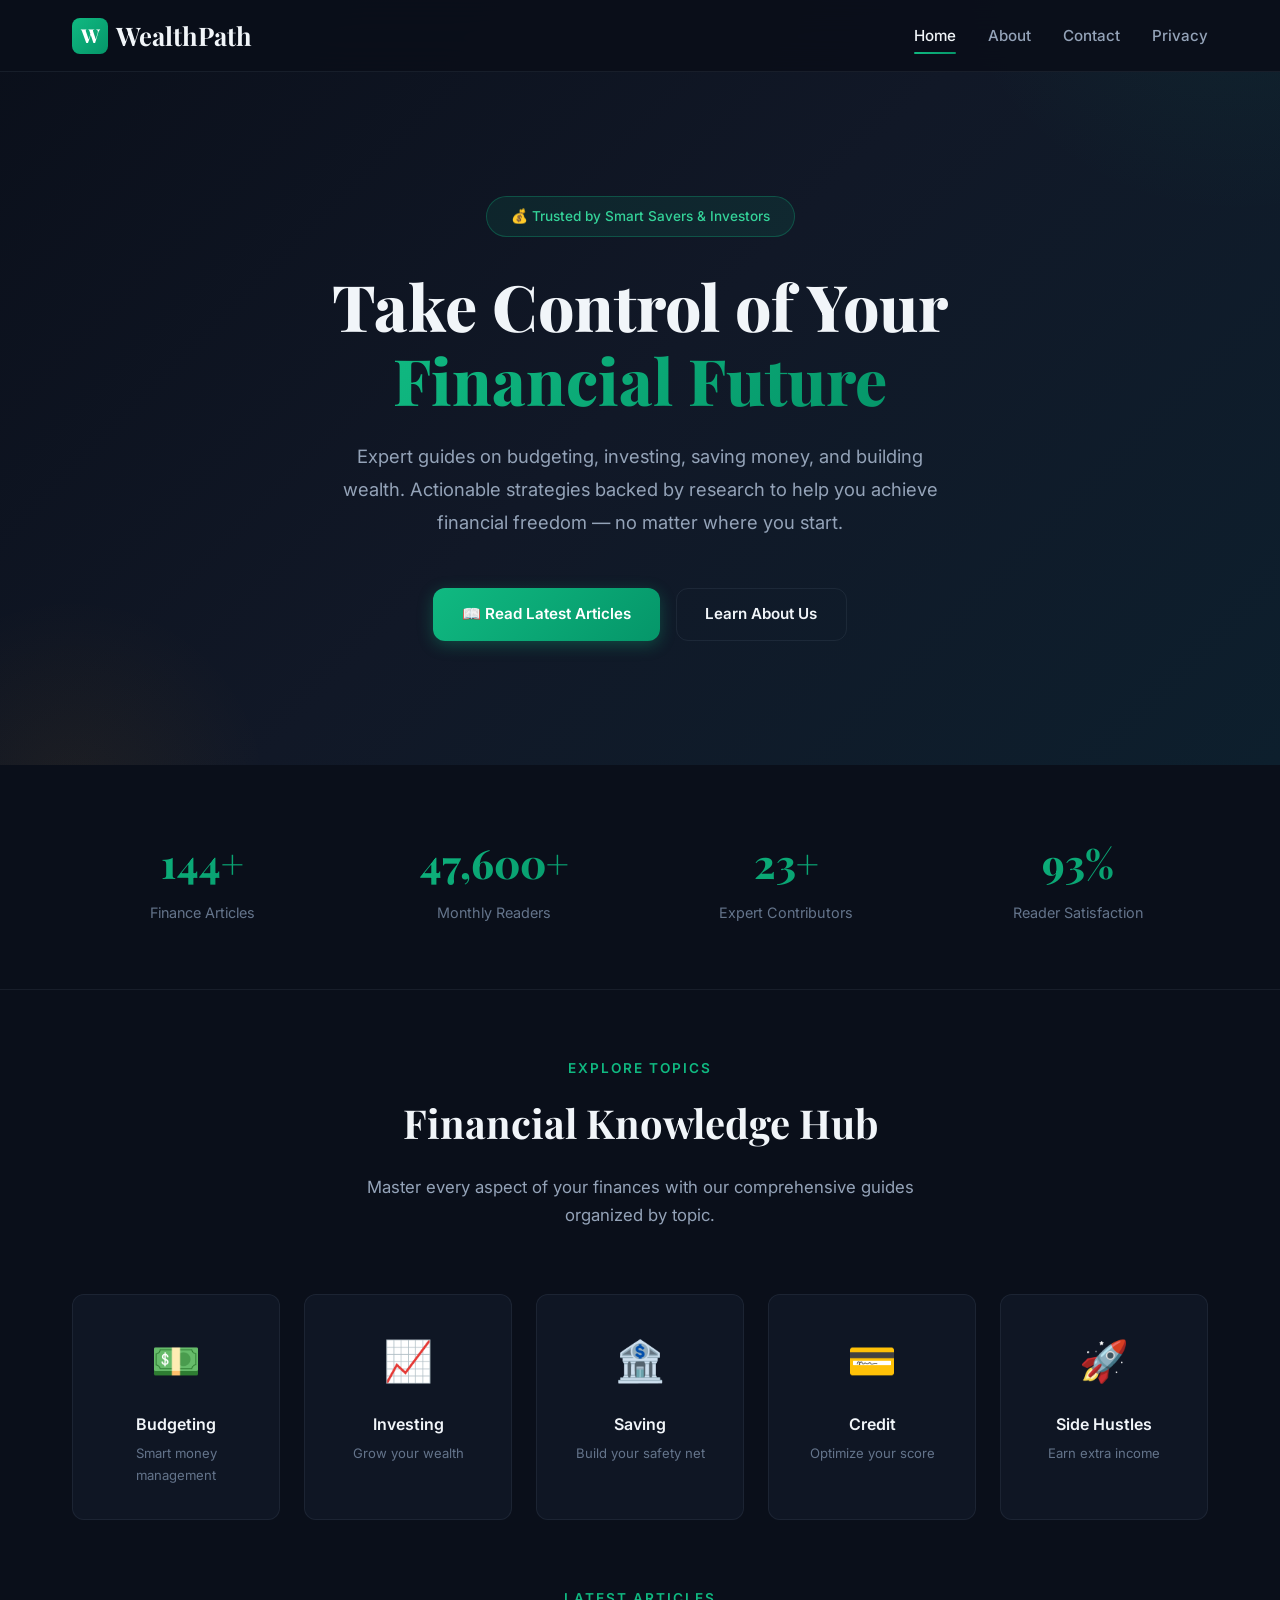
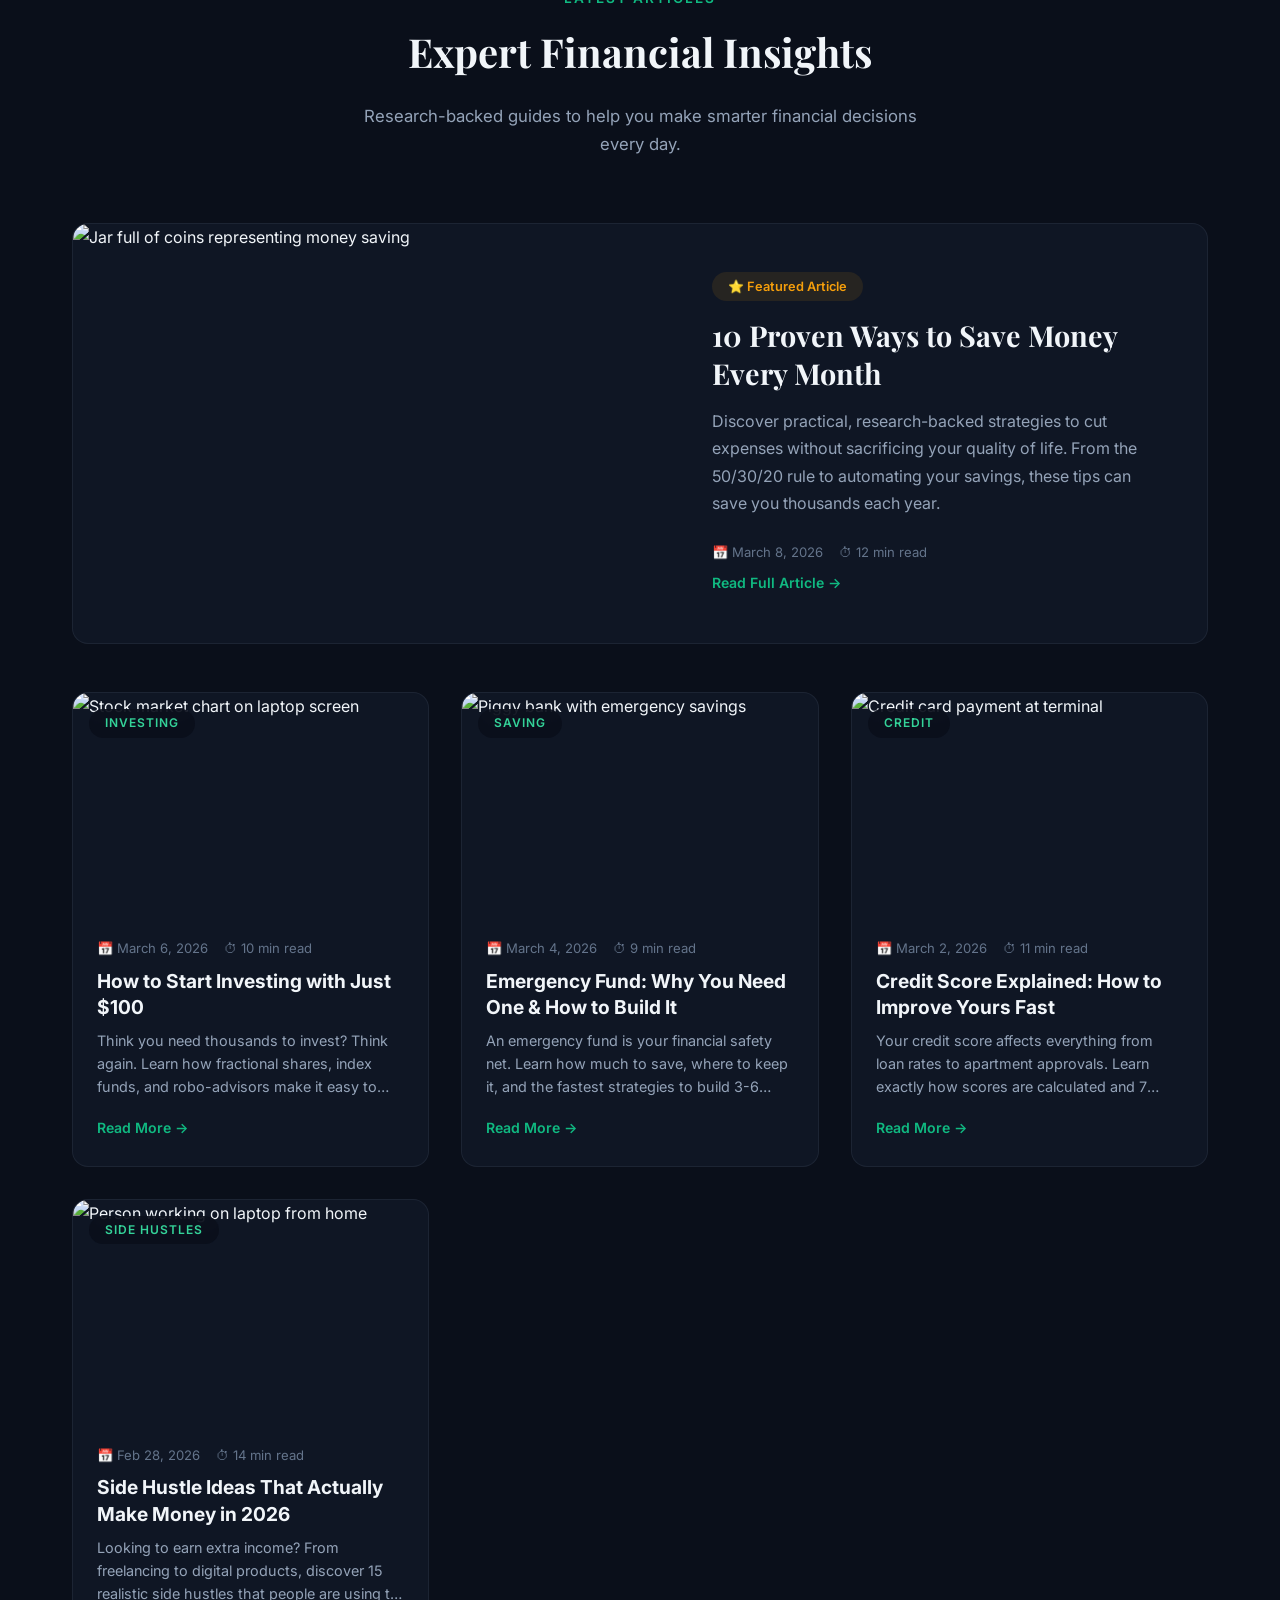
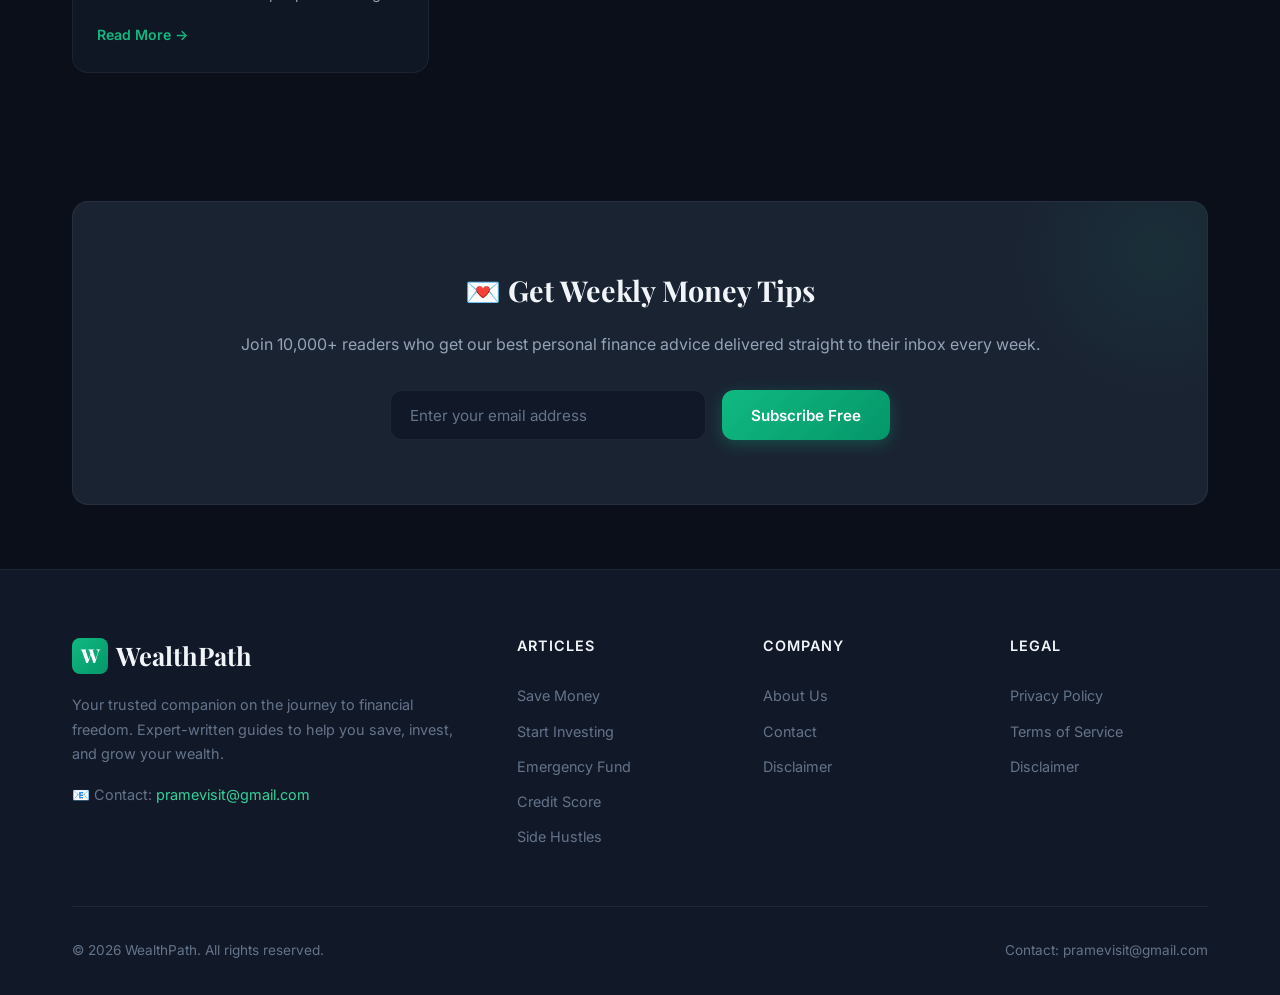
==== index.html @ 575f9089 "Add files via upload" ====
<!DOCTYPE html>
<html lang="en">
<head>
  <meta charset="UTF-8">
  <meta name="viewport" content="width=device-width, initial-scale=1.0">
  <title>WealthPath — Your Guide to Financial Freedom | Personal Finance Blog</title>
  <meta name="description" content="WealthPath helps you master personal finance with expert guides on budgeting, investing, saving money, building credit, and growing your income. Start your journey to financial freedom today.">
  <meta name="keywords" content="personal finance, save money, investing, budgeting, credit score, side hustle, financial freedom, money tips">
  <meta name="author" content="WealthPath Team">
  <meta name="robots" content="index, follow">
  <link rel="canonical" href="https://wealthpath.com/">

  <!-- Open Graph -->
  <meta property="og:title" content="WealthPath — Your Guide to Financial Freedom">
  <meta property="og:description" content="Expert personal finance guides on budgeting, investing, saving, and building wealth. Free resources to achieve financial freedom.">
  <meta property="og:type" content="website">
  <meta property="og:url" content="https://wealthpath.com/">
  <meta property="og:site_name" content="WealthPath">

  <!-- Twitter -->
  <meta name="twitter:card" content="summary_large_image">
  <meta name="twitter:title" content="WealthPath — Your Guide to Financial Freedom">
  <meta name="twitter:description" content="Expert personal finance guides on budgeting, investing, saving, and building wealth.">

  <link rel="stylesheet" href="style.css">

  <!-- JSON-LD Structured Data -->
  <script type="application/ld+json">
  {
    "@context": "https://schema.org",
    "@type": "WebSite",
    "name": "WealthPath",
    "url": "https://wealthpath.com/",
    "description": "Your guide to financial freedom — expert advice on budgeting, investing, saving, and growing your income.",
    "publisher": {
      "@type": "Organization",
      "name": "WealthPath",
      "contactPoint": {
        "@type": "ContactPoint",
        "email": "pramevisit@gmail.com",
        "contactType": "customer service"
      }
    }
  }
  </script>
</head>
<body>

  <!-- Header -->
  <header class="header" id="header">
    <div class="container">
      <a href="index.html" class="logo">
        <span class="logo-icon">W</span>
        WealthPath
      </a>
      <nav class="nav-links" id="nav-links">
        <a href="index.html" class="active">Home</a>
        <a href="about.html">About</a>
        <a href="contact.html">Contact</a>
        <a href="privacy-policy.html">Privacy</a>
      </nav>
      <button class="mobile-menu-btn" id="mobile-menu-btn" aria-label="Toggle navigation menu">
        <span></span>
        <span></span>
        <span></span>
      </button>
    </div>
  </header>

  <!-- Hero Section -->
  <section class="hero" id="hero">
    <div class="container">
      <div class="hero-content">
        <div class="hero-badge">
          💰 Trusted by Smart Savers & Investors
        </div>
        <h1>Take Control of Your <span class="highlight">Financial Future</span></h1>
        <p>Expert guides on budgeting, investing, saving money, and building wealth. Actionable strategies backed by research to help you achieve financial freedom — no matter where you start.</p>
        <div class="hero-cta">
          <a href="#articles" class="btn btn-primary">📖 Read Latest Articles</a>
          <a href="about.html" class="btn btn-secondary">Learn About Us</a>
        </div>
      </div>
    </div>
  </section>

  <!-- Stats Section -->
  <section class="section" style="padding-top: 2rem; padding-bottom: 2rem; border-bottom: 1px solid var(--border-color);">
    <div class="container">
      <div class="stats-grid">
        <div class="stat-item fade-in">
          <div class="stat-number" data-target="150" data-suffix="+">0+</div>
          <div class="stat-label">Finance Articles</div>
        </div>
        <div class="stat-item fade-in">
          <div class="stat-number" data-target="50000" data-suffix="+">0+</div>
          <div class="stat-label">Monthly Readers</div>
        </div>
        <div class="stat-item fade-in">
          <div class="stat-number" data-target="25" data-suffix="+">0+</div>
          <div class="stat-label">Expert Contributors</div>
        </div>
        <div class="stat-item fade-in">
          <div class="stat-number" data-target="98" data-suffix="%">0%</div>
          <div class="stat-label">Reader Satisfaction</div>
        </div>
      </div>
    </div>
  </section>

  <!-- Categories Section -->
  <section class="section" id="categories">
    <div class="container">
      <div class="section-header fade-in">
        <span class="label">Explore Topics</span>
        <h2>Financial Knowledge Hub</h2>
        <p>Master every aspect of your finances with our comprehensive guides organized by topic.</p>
      </div>
      <div class="categories-grid">
        <div class="category-card fade-in">
          <span class="category-icon">💵</span>
          <h3>Budgeting</h3>
          <p>Smart money management</p>
        </div>
        <div class="category-card fade-in">
          <span class="category-icon">📈</span>
          <h3>Investing</h3>
          <p>Grow your wealth</p>
        </div>
        <div class="category-card fade-in">
          <span class="category-icon">🏦</span>
          <h3>Saving</h3>
          <p>Build your safety net</p>
        </div>
        <div class="category-card fade-in">
          <span class="category-icon">💳</span>
          <h3>Credit</h3>
          <p>Optimize your score</p>
        </div>
        <div class="category-card fade-in">
          <span class="category-icon">🚀</span>
          <h3>Side Hustles</h3>
          <p>Earn extra income</p>
        </div>
      </div>
    </div>
  </section>

  <!-- Featured Article -->
  <section class="section" style="padding-top: 0;" id="articles">
    <div class="container">
      <div class="section-header fade-in">
        <span class="label">Latest Articles</span>
        <h2>Expert Financial Insights</h2>
        <p>Research-backed guides to help you make smarter financial decisions every day.</p>
      </div>

      <!-- Featured Post -->
      <a href="save-money-every-month.html" style="text-decoration:none; color:inherit;">
        <div class="featured-article fade-in">
          <div class="featured-image">
            <img src="https://images.unsplash.com/photo-1579621970563-ebec7560ff3e?w=800&h=500&fit=crop" alt="Jar full of coins representing money saving" loading="lazy">
          </div>
          <div class="featured-content">
            <div class="featured-badge">⭐ Featured Article</div>
            <h2>10 Proven Ways to Save Money Every Month</h2>
            <p>Discover practical, research-backed strategies to cut expenses without sacrificing your quality of life. From the 50/30/20 rule to automating your savings, these tips can save you thousands each year.</p>
            <div class="card-meta">
              <span>📅 March 8, 2026</span>
              <span>⏱ 12 min read</span>
            </div>
            <span class="card-link">Read Full Article →</span>
          </div>
        </div>
      </a>

      <!-- Articles Grid -->
      <div class="articles-grid">
        <!-- Article 1 -->
        <a href="start-investing-100-dollars.html" style="text-decoration:none; color:inherit;">
          <article class="article-card fade-in">
            <div class="card-image">
              <img src="https://images.unsplash.com/photo-1611974789855-9c2a0a7236a3?w=600&h=400&fit=crop" alt="Stock market chart on laptop screen" loading="lazy">
              <span class="card-category">Investing</span>
            </div>
            <div class="card-content">
              <div class="card-meta">
                <span>📅 March 6, 2026</span>
                <span>⏱ 10 min read</span>
              </div>
              <h3>How to Start Investing with Just $100</h3>
              <p>Think you need thousands to invest? Think again. Learn how fractional shares, index funds, and robo-advisors make it easy to start building wealth with just $100.</p>
              <span class="card-link">Read More →</span>
            </div>
          </article>
        </a>

        <!-- Article 2 -->
        <a href="emergency-fund-guide.html" style="text-decoration:none; color:inherit;">
          <article class="article-card fade-in">
            <div class="card-image">
              <img src="https://images.unsplash.com/photo-1554224155-6726b3ff858f?w=600&h=400&fit=crop" alt="Piggy bank with emergency savings" loading="lazy">
              <span class="card-category">Saving</span>
            </div>
            <div class="card-content">
              <div class="card-meta">
                <span>📅 March 4, 2026</span>
                <span>⏱ 9 min read</span>
              </div>
              <h3>Emergency Fund: Why You Need One & How to Build It</h3>
              <p>An emergency fund is your financial safety net. Learn how much to save, where to keep it, and the fastest strategies to build 3-6 months of living expenses.</p>
              <span class="card-link">Read More →</span>
            </div>
          </article>
        </a>

        <!-- Article 3 -->
        <a href="improve-credit-score.html" style="text-decoration:none; color:inherit;">
          <article class="article-card fade-in">
            <div class="card-image">
              <img src="https://images.unsplash.com/photo-1556742049-0cfed4f6a45d?w=600&h=400&fit=crop" alt="Credit card payment at terminal" loading="lazy">
              <span class="card-category">Credit</span>
            </div>
            <div class="card-content">
              <div class="card-meta">
                <span>📅 March 2, 2026</span>
                <span>⏱ 11 min read</span>
              </div>
              <h3>Credit Score Explained: How to Improve Yours Fast</h3>
              <p>Your credit score affects everything from loan rates to apartment approvals. Learn exactly how scores are calculated and 7 proven strategies to boost yours quickly.</p>
              <span class="card-link">Read More →</span>
            </div>
          </article>
        </a>

        <!-- Article 4 -->
        <a href="side-hustle-ideas-2026.html" style="text-decoration:none; color:inherit;">
          <article class="article-card fade-in">
            <div class="card-image">
              <img src="https://images.unsplash.com/photo-1460925895917-afdab827c52f?w=600&h=400&fit=crop" alt="Person working on laptop from home" loading="lazy">
              <span class="card-category">Side Hustles</span>
            </div>
            <div class="card-content">
              <div class="card-meta">
                <span>📅 Feb 28, 2026</span>
                <span>⏱ 14 min read</span>
              </div>
              <h3>Side Hustle Ideas That Actually Make Money in 2026</h3>
              <p>Looking to earn extra income? From freelancing to digital products, discover 15 realistic side hustles that people are using to earn $500-$5,000+ per month.</p>
              <span class="card-link">Read More →</span>
            </div>
          </article>
        </a>
      </div>
    </div>
  </section>

  <!-- Newsletter Section -->
  <section class="section">
    <div class="container">
      <div class="newsletter fade-in">
        <h2>💌 Get Weekly Money Tips</h2>
        <p>Join 10,000+ readers who get our best personal finance advice delivered straight to their inbox every week.</p>
        <form class="newsletter-form" id="newsletter-form">
          <input type="email" placeholder="Enter your email address" required aria-label="Email address for newsletter signup">
          <button type="submit" class="btn btn-primary">Subscribe Free</button>
        </form>
      </div>
    </div>
  </section>

  <!-- Footer -->
  <footer class="footer">
    <div class="container">
      <div class="footer-grid">
        <div class="footer-brand">
          <a href="index.html" class="logo">
            <span class="logo-icon">W</span>
            WealthPath
          </a>
          <p>Your trusted companion on the journey to financial freedom. Expert-written guides to help you save, invest, and grow your wealth.</p>
          <p>📧 Contact: <a href="mailto:pramevisit@gmail.com">pramevisit@gmail.com</a></p>
        </div>
        <div class="footer-column">
          <h4>Articles</h4>
          <ul>
            <li><a href="save-money-every-month.html">Save Money</a></li>
            <li><a href="start-investing-100-dollars.html">Start Investing</a></li>
            <li><a href="emergency-fund-guide.html">Emergency Fund</a></li>
            <li><a href="improve-credit-score.html">Credit Score</a></li>
            <li><a href="side-hustle-ideas-2026.html">Side Hustles</a></li>
          </ul>
        </div>
        <div class="footer-column">
          <h4>Company</h4>
          <ul>
            <li><a href="about.html">About Us</a></li>
            <li><a href="contact.html">Contact</a></li>
            <li><a href="disclaimer.html">Disclaimer</a></li>
          </ul>
        </div>
        <div class="footer-column">
          <h4>Legal</h4>
          <ul>
            <li><a href="privacy-policy.html">Privacy Policy</a></li>
            <li><a href="terms.html">Terms of Service</a></li>
            <li><a href="disclaimer.html">Disclaimer</a></li>
          </ul>
        </div>
      </div>
      <div class="footer-bottom">
        <p>&copy; 2026 WealthPath. All rights reserved.</p>
        <p>Contact: <a href="mailto:pramevisit@gmail.com">pramevisit@gmail.com</a></p>
      </div>
    </div>
  </footer>

  <script src="script.js"></script>
</body>
</html>
---- style.css ----
/* ============================================
   WealthPath — Design System
   Premium Personal Finance Blog
   ============================================ */

/* Google Fonts */
@import url('https://fonts.googleapis.com/css2?family=Inter:wght@300;400;500;600;700;800&family=Playfair+Display:wght@400;500;600;700;800&display=swap');

/* ============================================
   CSS Custom Properties (Design Tokens)
   ============================================ */
:root {
  /* Colors — Dark Finance Theme */
  --bg-primary: #0a0f1a;
  --bg-secondary: #111827;
  --bg-tertiary: #1a2332;
  --bg-card: rgba(17, 24, 39, 0.8);
  --bg-glass: rgba(17, 24, 39, 0.6);

  --text-primary: #f1f5f9;
  --text-secondary: #94a3b8;
  --text-muted: #64748b;

  --accent-emerald: #10b981;
  --accent-emerald-light: #34d399;
  --accent-emerald-dark: #059669;
  --accent-gold: #f59e0b;
  --accent-gold-light: #fbbf24;

  --gradient-emerald: linear-gradient(135deg, #10b981, #059669);
  --gradient-gold: linear-gradient(135deg, #f59e0b, #d97706);
  --gradient-hero: linear-gradient(135deg, #0a0f1a 0%, #111827 50%, #0d1f2d 100%);
  --gradient-card: linear-gradient(145deg, rgba(16, 185, 129, 0.08), rgba(245, 158, 11, 0.05));

  --border-color: rgba(148, 163, 184, 0.1);
  --border-accent: rgba(16, 185, 129, 0.3);

  --shadow-sm: 0 2px 8px rgba(0, 0, 0, 0.3);
  --shadow-md: 0 4px 16px rgba(0, 0, 0, 0.4);
  --shadow-lg: 0 8px 32px rgba(0, 0, 0, 0.5);
  --shadow-glow: 0 0 20px rgba(16, 185, 129, 0.15);

  /* Typography */
  --font-sans: 'Inter', -apple-system, BlinkMacSystemFont, 'Segoe UI', sans-serif;
  --font-serif: 'Playfair Display', Georgia, serif;

  /* Spacing */
  --space-xs: 0.25rem;
  --space-sm: 0.5rem;
  --space-md: 1rem;
  --space-lg: 1.5rem;
  --space-xl: 2rem;
  --space-2xl: 3rem;
  --space-3xl: 4rem;

  /* Border Radius */
  --radius-sm: 8px;
  --radius-md: 12px;
  --radius-lg: 16px;
  --radius-xl: 24px;
  --radius-full: 50%;

  /* Transitions */
  --transition-fast: 0.2s cubic-bezier(0.4, 0, 0.2, 1);
  --transition-base: 0.3s cubic-bezier(0.4, 0, 0.2, 1);
  --transition-slow: 0.5s cubic-bezier(0.4, 0, 0.2, 1);

  /* Layout */
  --max-width: 1200px;
  --header-height: 72px;
}

/* ============================================
   Reset & Base
   ============================================ */
*,
*::before,
*::after {
  margin: 0;
  padding: 0;
  box-sizing: border-box;
}

html {
  scroll-behavior: smooth;
  font-size: 16px;
  -webkit-font-smoothing: antialiased;
  -moz-osx-font-smoothing: grayscale;
}

body {
  font-family: var(--font-sans);
  background: var(--bg-primary);
  color: var(--text-primary);
  line-height: 1.7;
  overflow-x: hidden;
}

a {
  color: var(--accent-emerald-light);
  text-decoration: none;
  transition: color var(--transition-fast);
}

a:hover {
  color: var(--accent-gold-light);
}

img {
  max-width: 100%;
  height: auto;
  display: block;
}

ul, ol {
  list-style: none;
}

/* ============================================
   Reading Progress Bar
   ============================================ */
.reading-progress {
  position: fixed;
  top: 0;
  left: 0;
  width: 0%;
  height: 3px;
  background: var(--gradient-emerald);
  z-index: 10000;
  transition: width 0.1s linear;
}

/* ============================================
   Header / Navigation
   ============================================ */
.header {
  position: fixed;
  top: 0;
  left: 0;
  right: 0;
  height: var(--header-height);
  background: rgba(10, 15, 26, 0.92);
  backdrop-filter: blur(20px);
  -webkit-backdrop-filter: blur(20px);
  border-bottom: 1px solid var(--border-color);
  z-index: 1000;
  transition: all var(--transition-base);
}

.header.scrolled {
  box-shadow: var(--shadow-md);
}

.header .container {
  display: flex;
  align-items: center;
  justify-content: space-between;
  height: 100%;
}

.logo {
  display: flex;
  align-items: center;
  gap: var(--space-sm);
  font-family: var(--font-serif);
  font-size: 1.6rem;
  font-weight: 700;
  color: var(--text-primary);
  text-decoration: none;
}

.logo-icon {
  width: 36px;
  height: 36px;
  background: var(--gradient-emerald);
  border-radius: var(--radius-sm);
  display: flex;
  align-items: center;
  justify-content: center;
  font-size: 1.2rem;
  color: white;
  font-weight: 800;
}

.nav-links {
  display: flex;
  align-items: center;
  gap: var(--space-xl);
}

.nav-links a {
  color: var(--text-secondary);
  font-weight: 500;
  font-size: 0.95rem;
  position: relative;
  padding: var(--space-xs) 0;
  transition: color var(--transition-fast);
}

.nav-links a::after {
  content: '';
  position: absolute;
  bottom: -2px;
  left: 0;
  width: 0;
  height: 2px;
  background: var(--gradient-emerald);
  border-radius: 2px;
  transition: width var(--transition-base);
}

.nav-links a:hover,
.nav-links a.active {
  color: var(--text-primary);
}

.nav-links a:hover::after,
.nav-links a.active::after {
  width: 100%;
}

/* Mobile Menu */
.mobile-menu-btn {
  display: none;
  flex-direction: column;
  gap: 5px;
  background: none;
  border: none;
  cursor: pointer;
  padding: var(--space-sm);
  z-index: 1001;
}

.mobile-menu-btn span {
  width: 24px;
  height: 2px;
  background: var(--text-primary);
  border-radius: 2px;
  transition: all var(--transition-base);
}

.mobile-menu-btn.active span:nth-child(1) {
  transform: rotate(45deg) translate(5px, 5px);
}

.mobile-menu-btn.active span:nth-child(2) {
  opacity: 0;
}

.mobile-menu-btn.active span:nth-child(3) {
  transform: rotate(-45deg) translate(5px, -5px);
}

/* ============================================
   Container
   ============================================ */
.container {
  max-width: var(--max-width);
  margin: 0 auto;
  padding: 0 var(--space-xl);
}

/* ============================================
   Hero Section
   ============================================ */
.hero {
  padding: calc(var(--header-height) + var(--space-3xl)) 0 var(--space-3xl);
  background: var(--gradient-hero);
  position: relative;
  overflow: hidden;
  min-height: 85vh;
  display: flex;
  align-items: center;
}

.hero::before {
  content: '';
  position: absolute;
  top: -50%;
  right: -20%;
  width: 600px;
  height: 600px;
  background: radial-gradient(circle, rgba(16, 185, 129, 0.08) 0%, transparent 70%);
  border-radius: 50%;
  animation: pulse-glow 8s ease-in-out infinite;
}

.hero::after {
  content: '';
  position: absolute;
  bottom: -30%;
  left: -10%;
  width: 400px;
  height: 400px;
  background: radial-gradient(circle, rgba(245, 158, 11, 0.06) 0%, transparent 70%);
  border-radius: 50%;
  animation: pulse-glow 10s ease-in-out infinite reverse;
}

@keyframes pulse-glow {
  0%, 100% { transform: scale(1); opacity: 0.5; }
  50% { transform: scale(1.2); opacity: 1; }
}

.hero-content {
  position: relative;
  z-index: 2;
  text-align: center;
  max-width: 800px;
  margin: 0 auto;
}

.hero-badge {
  display: inline-flex;
  align-items: center;
  gap: var(--space-sm);
  background: rgba(16, 185, 129, 0.1);
  border: 1px solid var(--border-accent);
  padding: var(--space-sm) var(--space-lg);
  border-radius: var(--radius-xl);
  font-size: 0.85rem;
  color: var(--accent-emerald-light);
  font-weight: 500;
  margin-bottom: var(--space-xl);
  animation: fadeInUp 0.6s ease-out;
}

.hero h1 {
  font-family: var(--font-serif);
  font-size: clamp(2.5rem, 6vw, 4rem);
  font-weight: 800;
  line-height: 1.15;
  margin-bottom: var(--space-lg);
  animation: fadeInUp 0.8s ease-out;
}

.hero h1 .highlight {
  background: var(--gradient-emerald);
  -webkit-background-clip: text;
  -webkit-text-fill-color: transparent;
  background-clip: text;
}

.hero p {
  font-size: 1.15rem;
  color: var(--text-secondary);
  max-width: 600px;
  margin: 0 auto var(--space-2xl);
  line-height: 1.8;
  animation: fadeInUp 1s ease-out;
}

.hero-cta {
  display: flex;
  gap: var(--space-md);
  justify-content: center;
  flex-wrap: wrap;
  animation: fadeInUp 1.2s ease-out;
}

@keyframes fadeInUp {
  from { opacity: 0; transform: translateY(20px); }
  to { opacity: 1; transform: translateY(0); }
}

/* ============================================
   Buttons
   ============================================ */
.btn {
  display: inline-flex;
  align-items: center;
  gap: var(--space-sm);
  padding: 0.8rem 1.8rem;
  border-radius: var(--radius-md);
  font-weight: 600;
  font-size: 0.95rem;
  border: none;
  cursor: pointer;
  transition: all var(--transition-base);
  text-decoration: none;
  font-family: var(--font-sans);
}

.btn-primary {
  background: var(--gradient-emerald);
  color: white;
  box-shadow: 0 4px 16px rgba(16, 185, 129, 0.3);
}

.btn-primary:hover {
  transform: translateY(-2px);
  box-shadow: 0 8px 24px rgba(16, 185, 129, 0.4);
  color: white;
}

.btn-secondary {
  background: transparent;
  color: var(--text-primary);
  border: 1px solid var(--border-color);
}

.btn-secondary:hover {
  border-color: var(--accent-emerald);
  background: rgba(16, 185, 129, 0.05);
  color: var(--accent-emerald-light);
}

/* ============================================
   Section Styles
   ============================================ */
.section {
  padding: var(--space-3xl) 0;
}

.section-header {
  text-align: center;
  margin-bottom: var(--space-3xl);
}

.section-header .label {
  display: inline-block;
  color: var(--accent-emerald);
  font-size: 0.85rem;
  font-weight: 600;
  text-transform: uppercase;
  letter-spacing: 2px;
  margin-bottom: var(--space-sm);
}

.section-header h2 {
  font-family: var(--font-serif);
  font-size: clamp(1.8rem, 4vw, 2.5rem);
  font-weight: 700;
  margin-bottom: var(--space-md);
}

.section-header p {
  color: var(--text-secondary);
  max-width: 600px;
  margin: 0 auto;
  font-size: 1.05rem;
}

/* ============================================
   Article Cards Grid
   ============================================ */
.articles-grid {
  display: grid;
  grid-template-columns: repeat(auto-fill, minmax(350px, 1fr));
  gap: var(--space-xl);
}

.article-card {
  background: var(--bg-card);
  border: 1px solid var(--border-color);
  border-radius: var(--radius-lg);
  overflow: hidden;
  transition: all var(--transition-base);
  position: relative;
}

.article-card::before {
  content: '';
  position: absolute;
  inset: 0;
  background: var(--gradient-card);
  opacity: 0;
  transition: opacity var(--transition-base);
  z-index: 0;
}

.article-card:hover {
  transform: translateY(-6px);
  border-color: var(--border-accent);
  box-shadow: var(--shadow-glow);
}

.article-card:hover::before {
  opacity: 1;
}

.card-image {
  width: 100%;
  height: 220px;
  overflow: hidden;
  position: relative;
}

.card-image img {
  width: 100%;
  height: 100%;
  object-fit: cover;
  transition: transform var(--transition-slow);
}

.article-card:hover .card-image img {
  transform: scale(1.05);
}

.card-category {
  position: absolute;
  top: var(--space-md);
  left: var(--space-md);
  background: rgba(10, 15, 26, 0.85);
  backdrop-filter: blur(10px);
  padding: var(--space-xs) var(--space-md);
  border-radius: var(--radius-xl);
  font-size: 0.75rem;
  font-weight: 600;
  color: var(--accent-emerald-light);
  text-transform: uppercase;
  letter-spacing: 1px;
  z-index: 1;
}

.card-content {
  padding: var(--space-lg);
  position: relative;
  z-index: 1;
}

.card-meta {
  display: flex;
  align-items: center;
  gap: var(--space-md);
  margin-bottom: var(--space-sm);
  font-size: 0.82rem;
  color: var(--text-muted);
}

.card-meta span {
  display: flex;
  align-items: center;
  gap: var(--space-xs);
}

.card-content h3 {
  font-size: 1.2rem;
  font-weight: 700;
  margin-bottom: var(--space-sm);
  line-height: 1.4;
  transition: color var(--transition-fast);
}

.article-card:hover .card-content h3 {
  color: var(--accent-emerald-light);
}

.card-content p {
  color: var(--text-secondary);
  font-size: 0.9rem;
  line-height: 1.6;
  margin-bottom: var(--space-md);
  display: -webkit-box;
  -webkit-line-clamp: 3;
  -webkit-box-orient: vertical;
  overflow: hidden;
}

.card-link {
  display: inline-flex;
  align-items: center;
  gap: var(--space-xs);
  color: var(--accent-emerald);
  font-weight: 600;
  font-size: 0.88rem;
  transition: gap var(--transition-fast);
}

.card-link:hover {
  gap: var(--space-sm);
  color: var(--accent-emerald-light);
}

/* ============================================
   Featured Article (Large Card)
   ============================================ */
.featured-article {
  display: grid;
  grid-template-columns: 1fr 1fr;
  gap: var(--space-2xl);
  background: var(--bg-card);
  border: 1px solid var(--border-color);
  border-radius: var(--radius-lg);
  overflow: hidden;
  margin-bottom: var(--space-2xl);
  transition: all var(--transition-base);
}

.featured-article:hover {
  border-color: var(--border-accent);
  box-shadow: var(--shadow-glow);
}

.featured-image {
  height: 100%;
  min-height: 400px;
  overflow: hidden;
}

.featured-image img {
  width: 100%;
  height: 100%;
  object-fit: cover;
  transition: transform var(--transition-slow);
}

.featured-article:hover .featured-image img {
  transform: scale(1.03);
}

.featured-content {
  padding: var(--space-2xl);
  display: flex;
  flex-direction: column;
  justify-content: center;
}

.featured-badge {
  display: inline-flex;
  align-items: center;
  gap: var(--space-xs);
  background: rgba(245, 158, 11, 0.1);
  color: var(--accent-gold);
  padding: var(--space-xs) var(--space-md);
  border-radius: var(--radius-xl);
  font-size: 0.8rem;
  font-weight: 600;
  width: fit-content;
  margin-bottom: var(--space-md);
}

.featured-content h2 {
  font-family: var(--font-serif);
  font-size: 1.8rem;
  font-weight: 700;
  margin-bottom: var(--space-md);
  line-height: 1.3;
}

.featured-content p {
  color: var(--text-secondary);
  font-size: 1rem;
  line-height: 1.7;
  margin-bottom: var(--space-lg);
}

/* ============================================
   Categories Section
   ============================================ */
.categories-grid {
  display: grid;
  grid-template-columns: repeat(auto-fill, minmax(200px, 1fr));
  gap: var(--space-lg);
}

.category-card {
  background: var(--bg-card);
  border: 1px solid var(--border-color);
  border-radius: var(--radius-md);
  padding: var(--space-xl);
  text-align: center;
  transition: all var(--transition-base);
  cursor: pointer;
  text-decoration: none;
}

.category-card:hover {
  transform: translateY(-4px);
  border-color: var(--border-accent);
  box-shadow: var(--shadow-glow);
}

.category-icon {
  font-size: 2.5rem;
  margin-bottom: var(--space-md);
  display: block;
}

.category-card h3 {
  font-size: 1rem;
  font-weight: 600;
  margin-bottom: var(--space-xs);
  color: var(--text-primary);
}

.category-card p {
  font-size: 0.82rem;
  color: var(--text-muted);
}

/* ============================================
   Newsletter Section
   ============================================ */
.newsletter {
  background: var(--bg-tertiary);
  border: 1px solid var(--border-color);
  border-radius: var(--radius-lg);
  padding: var(--space-3xl);
  text-align: center;
  position: relative;
  overflow: hidden;
}

.newsletter::before {
  content: '';
  position: absolute;
  top: -100px;
  right: -100px;
  width: 300px;
  height: 300px;
  background: radial-gradient(circle, rgba(16, 185, 129, 0.08) 0%, transparent 70%);
  border-radius: 50%;
}

.newsletter h2 {
  font-family: var(--font-serif);
  font-size: 1.8rem;
  margin-bottom: var(--space-md);
  position: relative;
}

.newsletter p {
  color: var(--text-secondary);
  margin-bottom: var(--space-xl);
  position: relative;
}

.newsletter-form {
  display: flex;
  gap: var(--space-md);
  max-width: 500px;
  margin: 0 auto;
  position: relative;
}

.newsletter-form input {
  flex: 1;
  padding: 0.9rem 1.2rem;
  border: 1px solid var(--border-color);
  border-radius: var(--radius-md);
  background: var(--bg-secondary);
  color: var(--text-primary);
  font-family: var(--font-sans);
  font-size: 0.95rem;
  outline: none;
  transition: border-color var(--transition-fast);
}

.newsletter-form input:focus {
  border-color: var(--accent-emerald);
}

.newsletter-form input::placeholder {
  color: var(--text-muted);
}

/* ============================================
   Stats Section
   ============================================ */
.stats-grid {
  display: grid;
  grid-template-columns: repeat(4, 1fr);
  gap: var(--space-xl);
  text-align: center;
}

.stat-item {
  padding: var(--space-xl);
}

.stat-number {
  font-family: var(--font-serif);
  font-size: 2.5rem;
  font-weight: 800;
  background: var(--gradient-emerald);
  -webkit-background-clip: text;
  -webkit-text-fill-color: transparent;
  background-clip: text;
  margin-bottom: var(--space-xs);
}

.stat-label {
  font-size: 0.9rem;
  color: var(--text-muted);
}

/* ============================================
   Footer
   ============================================ */
.footer {
  background: var(--bg-secondary);
  border-top: 1px solid var(--border-color);
  padding: var(--space-3xl) 0 var(--space-xl);
}

.footer-grid {
  display: grid;
  grid-template-columns: 2fr 1fr 1fr 1fr;
  gap: var(--space-2xl);
  margin-bottom: var(--space-2xl);
}

.footer-brand .logo {
  margin-bottom: var(--space-md);
}

.footer-brand p {
  color: var(--text-muted);
  font-size: 0.9rem;
  line-height: 1.7;
  margin-bottom: var(--space-md);
}

.footer-social {
  display: flex;
  gap: var(--space-md);
}

.footer-social a {
  width: 40px;
  height: 40px;
  border: 1px solid var(--border-color);
  border-radius: var(--radius-sm);
  display: flex;
  align-items: center;
  justify-content: center;
  color: var(--text-secondary);
  transition: all var(--transition-fast);
  font-size: 1.1rem;
}

.footer-social a:hover {
  border-color: var(--accent-emerald);
  color: var(--accent-emerald);
  background: rgba(16, 185, 129, 0.05);
}

.footer-column h4 {
  font-size: 0.9rem;
  font-weight: 600;
  text-transform: uppercase;
  letter-spacing: 1px;
  margin-bottom: var(--space-lg);
  color: var(--text-primary);
}

.footer-column ul li {
  margin-bottom: var(--space-sm);
}

.footer-column ul li a {
  color: var(--text-muted);
  font-size: 0.9rem;
  transition: color var(--transition-fast);
}

.footer-column ul li a:hover {
  color: var(--accent-emerald-light);
}

.footer-bottom {
  border-top: 1px solid var(--border-color);
  padding-top: var(--space-xl);
  display: flex;
  justify-content: space-between;
  align-items: center;
  flex-wrap: wrap;
  gap: var(--space-md);
}

.footer-bottom p {
  color: var(--text-muted);
  font-size: 0.85rem;
}

.footer-bottom a {
  color: var(--text-muted);
  font-size: 0.85rem;
}

/* ============================================
   Article Page Layout
   ============================================ */
.article-hero {
  padding: calc(var(--header-height) + var(--space-3xl)) 0 var(--space-2xl);
  background: var(--gradient-hero);
  text-align: center;
}

.article-hero .container {
  max-width: 800px;
}

.article-hero .breadcrumb {
  display: flex;
  align-items: center;
  gap: var(--space-sm);
  justify-content: center;
  margin-bottom: var(--space-xl);
  font-size: 0.85rem;
  color: var(--text-muted);
}

.article-hero .breadcrumb a {
  color: var(--text-muted);
}

.article-hero .breadcrumb a:hover {
  color: var(--accent-emerald-light);
}

.article-hero h1 {
  font-family: var(--font-serif);
  font-size: clamp(2rem, 5vw, 3rem);
  font-weight: 800;
  line-height: 1.2;
  margin-bottom: var(--space-lg);
}

.article-meta {
  display: flex;
  align-items: center;
  justify-content: center;
  gap: var(--space-lg);
  color: var(--text-muted);
  font-size: 0.9rem;
  flex-wrap: wrap;
}

.article-meta span {
  display: flex;
  align-items: center;
  gap: var(--space-xs);
}

.article-body {
  max-width: 780px;
  margin: 0 auto;
  padding: var(--space-3xl) var(--space-xl);
}

.article-body h2 {
  font-family: var(--font-serif);
  font-size: 1.8rem;
  font-weight: 700;
  margin: var(--space-2xl) 0 var(--space-md);
  color: var(--text-primary);
}

.article-body h3 {
  font-size: 1.3rem;
  font-weight: 600;
  margin: var(--space-xl) 0 var(--space-md);
  color: var(--text-primary);
}

.article-body p {
  color: var(--text-secondary);
  font-size: 1.05rem;
  line-height: 1.85;
  margin-bottom: var(--space-lg);
}

.article-body ul,
.article-body ol {
  margin-bottom: var(--space-lg);
  padding-left: var(--space-xl);
}

.article-body ul {
  list-style: disc;
}

.article-body ol {
  list-style: decimal;
}

.article-body li {
  color: var(--text-secondary);
  font-size: 1.05rem;
  line-height: 1.85;
  margin-bottom: var(--space-sm);
}

.article-body blockquote {
  border-left: 4px solid var(--accent-emerald);
  padding: var(--space-lg) var(--space-xl);
  background: rgba(16, 185, 129, 0.05);
  border-radius: 0 var(--radius-sm) var(--radius-sm) 0;
  margin: var(--space-xl) 0;
}

.article-body blockquote p {
  font-style: italic;
  color: var(--text-primary);
  margin-bottom: 0;
}

.tip-box {
  background: rgba(16, 185, 129, 0.08);
  border: 1px solid var(--border-accent);
  border-radius: var(--radius-md);
  padding: var(--space-lg);
  margin: var(--space-xl) 0;
}

.tip-box h4 {
  color: var(--accent-emerald-light);
  font-size: 1rem;
  margin-bottom: var(--space-sm);
  display: flex;
  align-items: center;
  gap: var(--space-sm);
}

.tip-box p {
  margin-bottom: 0;
  font-size: 0.95rem;
}

.warning-box {
  background: rgba(245, 158, 11, 0.08);
  border: 1px solid rgba(245, 158, 11, 0.3);
  border-radius: var(--radius-md);
  padding: var(--space-lg);
  margin: var(--space-xl) 0;
}

.warning-box h4 {
  color: var(--accent-gold);
  font-size: 1rem;
  margin-bottom: var(--space-sm);
  display: flex;
  align-items: center;
  gap: var(--space-sm);
}

.warning-box p {
  margin-bottom: 0;
  font-size: 0.95rem;
}

/* Author Bio */
.author-bio {
  display: flex;
  align-items: center;
  gap: var(--space-lg);
  background: var(--bg-card);
  border: 1px solid var(--border-color);
  border-radius: var(--radius-lg);
  padding: var(--space-xl);
  margin: var(--space-2xl) 0;
}

.author-avatar {
  width: 80px;
  height: 80px;
  border-radius: var(--radius-full);
  background: var(--gradient-emerald);
  display: flex;
  align-items: center;
  justify-content: center;
  font-size: 2rem;
  color: white;
  flex-shrink: 0;
}

.author-info h4 {
  font-size: 1.1rem;
  font-weight: 600;
  margin-bottom: var(--space-xs);
}

.author-info p {
  font-size: 0.9rem;
  margin-bottom: var(--space-xs);
}

.author-info a {
  font-size: 0.85rem;
}

/* Related Articles */
.related-articles {
  padding: var(--space-3xl) 0;
  border-top: 1px solid var(--border-color);
}

/* ============================================
   Page Hero (About, Contact, etc.)
   ============================================ */
.page-hero {
  padding: calc(var(--header-height) + var(--space-3xl)) 0 var(--space-2xl);
  background: var(--gradient-hero);
  text-align: center;
}

.page-hero h1 {
  font-family: var(--font-serif);
  font-size: clamp(2rem, 5vw, 3rem);
  font-weight: 800;
  margin-bottom: var(--space-md);
}

.page-hero p {
  color: var(--text-secondary);
  font-size: 1.1rem;
  max-width: 600px;
  margin: 0 auto;
}

.page-content {
  max-width: 800px;
  margin: 0 auto;
  padding: var(--space-3xl) var(--space-xl);
}

.page-content h2 {
  font-family: var(--font-serif);
  font-size: 1.6rem;
  font-weight: 700;
  margin: var(--space-2xl) 0 var(--space-md);
  color: var(--text-primary);
}

.page-content h2:first-child {
  margin-top: 0;
}

.page-content p {
  color: var(--text-secondary);
  font-size: 1rem;
  line-height: 1.8;
  margin-bottom: var(--space-md);
}

.page-content ul,
.page-content ol {
  margin-bottom: var(--space-lg);
  padding-left: var(--space-xl);
}

.page-content ul {
  list-style: disc;
}

.page-content ol {
  list-style: decimal;
}

.page-content li {
  color: var(--text-secondary);
  font-size: 1rem;
  line-height: 1.8;
  margin-bottom: var(--space-sm);
}

.page-content strong {
  color: var(--text-primary);
}

/* Contact Form */
.contact-form {
  background: var(--bg-card);
  border: 1px solid var(--border-color);
  border-radius: var(--radius-lg);
  padding: var(--space-2xl);
  margin: var(--space-xl) 0;
}

.form-group {
  margin-bottom: var(--space-lg);
}

.form-group label {
  display: block;
  font-weight: 500;
  margin-bottom: var(--space-sm);
  color: var(--text-primary);
  font-size: 0.95rem;
}

.form-group input,
.form-group textarea,
.form-group select {
  width: 100%;
  padding: 0.85rem 1rem;
  border: 1px solid var(--border-color);
  border-radius: var(--radius-sm);
  background: var(--bg-secondary);
  color: var(--text-primary);
  font-family: var(--font-sans);
  font-size: 0.95rem;
  outline: none;
  transition: border-color var(--transition-fast);
}

.form-group input:focus,
.form-group textarea:focus,
.form-group select:focus {
  border-color: var(--accent-emerald);
}

.form-group textarea {
  min-height: 150px;
  resize: vertical;
}

.contact-info {
  display: grid;
  grid-template-columns: repeat(auto-fill, minmax(250px, 1fr));
  gap: var(--space-lg);
  margin-top: var(--space-xl);
}

.contact-info-item {
  background: var(--bg-card);
  border: 1px solid var(--border-color);
  border-radius: var(--radius-md);
  padding: var(--space-xl);
  text-align: center;
}

.contact-info-item .icon {
  font-size: 2rem;
  margin-bottom: var(--space-md);
}

.contact-info-item h3 {
  font-size: 1rem;
  font-weight: 600;
  margin-bottom: var(--space-sm);
}

.contact-info-item p {
  font-size: 0.9rem;
  color: var(--text-muted);
}

/* ============================================
   Animations
   ============================================ */
.fade-in {
  opacity: 0;
  transform: translateY(30px);
  transition: all 0.6s ease-out;
}

.fade-in.visible {
  opacity: 1;
  transform: translateY(0);
}

/* ============================================
   Responsive Design
   ============================================ */
@media (max-width: 1024px) {
  .featured-article {
    grid-template-columns: 1fr;
  }

  .featured-image {
    min-height: 300px;
  }

  .footer-grid {
    grid-template-columns: 1fr 1fr;
    gap: var(--space-xl);
  }

  .stats-grid {
    grid-template-columns: repeat(2, 1fr);
  }
}

@media (max-width: 768px) {
  .nav-links {
    display: none;
    position: fixed;
    top: var(--header-height);
    left: 0;
    right: 0;
    bottom: 0;
    background: rgba(10, 15, 26, 0.98);
    backdrop-filter: blur(20px);
    flex-direction: column;
    align-items: center;
    justify-content: center;
    gap: var(--space-2xl);
  }

  .nav-links.active {
    display: flex;
  }

  .nav-links a {
    font-size: 1.2rem;
  }

  .mobile-menu-btn {
    display: flex;
  }

  .hero {
    min-height: 70vh;
    padding-top: calc(var(--header-height) + var(--space-2xl));
  }

  .hero h1 {
    font-size: clamp(2rem, 8vw, 2.8rem);
  }

  .articles-grid {
    grid-template-columns: 1fr;
  }

  .footer-grid {
    grid-template-columns: 1fr;
  }

  .footer-bottom {
    flex-direction: column;
    text-align: center;
  }

  .newsletter {
    padding: var(--space-2xl) var(--space-lg);
  }

  .newsletter-form {
    flex-direction: column;
  }

  .stats-grid {
    grid-template-columns: repeat(2, 1fr);
    gap: var(--space-md);
  }

  .author-bio {
    flex-direction: column;
    text-align: center;
  }

  .article-meta {
    flex-direction: column;
    gap: var(--space-sm);
  }
}

@media (max-width: 480px) {
  .container {
    padding: 0 var(--space-md);
  }

  .hero-cta {
    flex-direction: column;
    align-items: center;
  }

  .categories-grid {
    grid-template-columns: 1fr 1fr;
  }
}
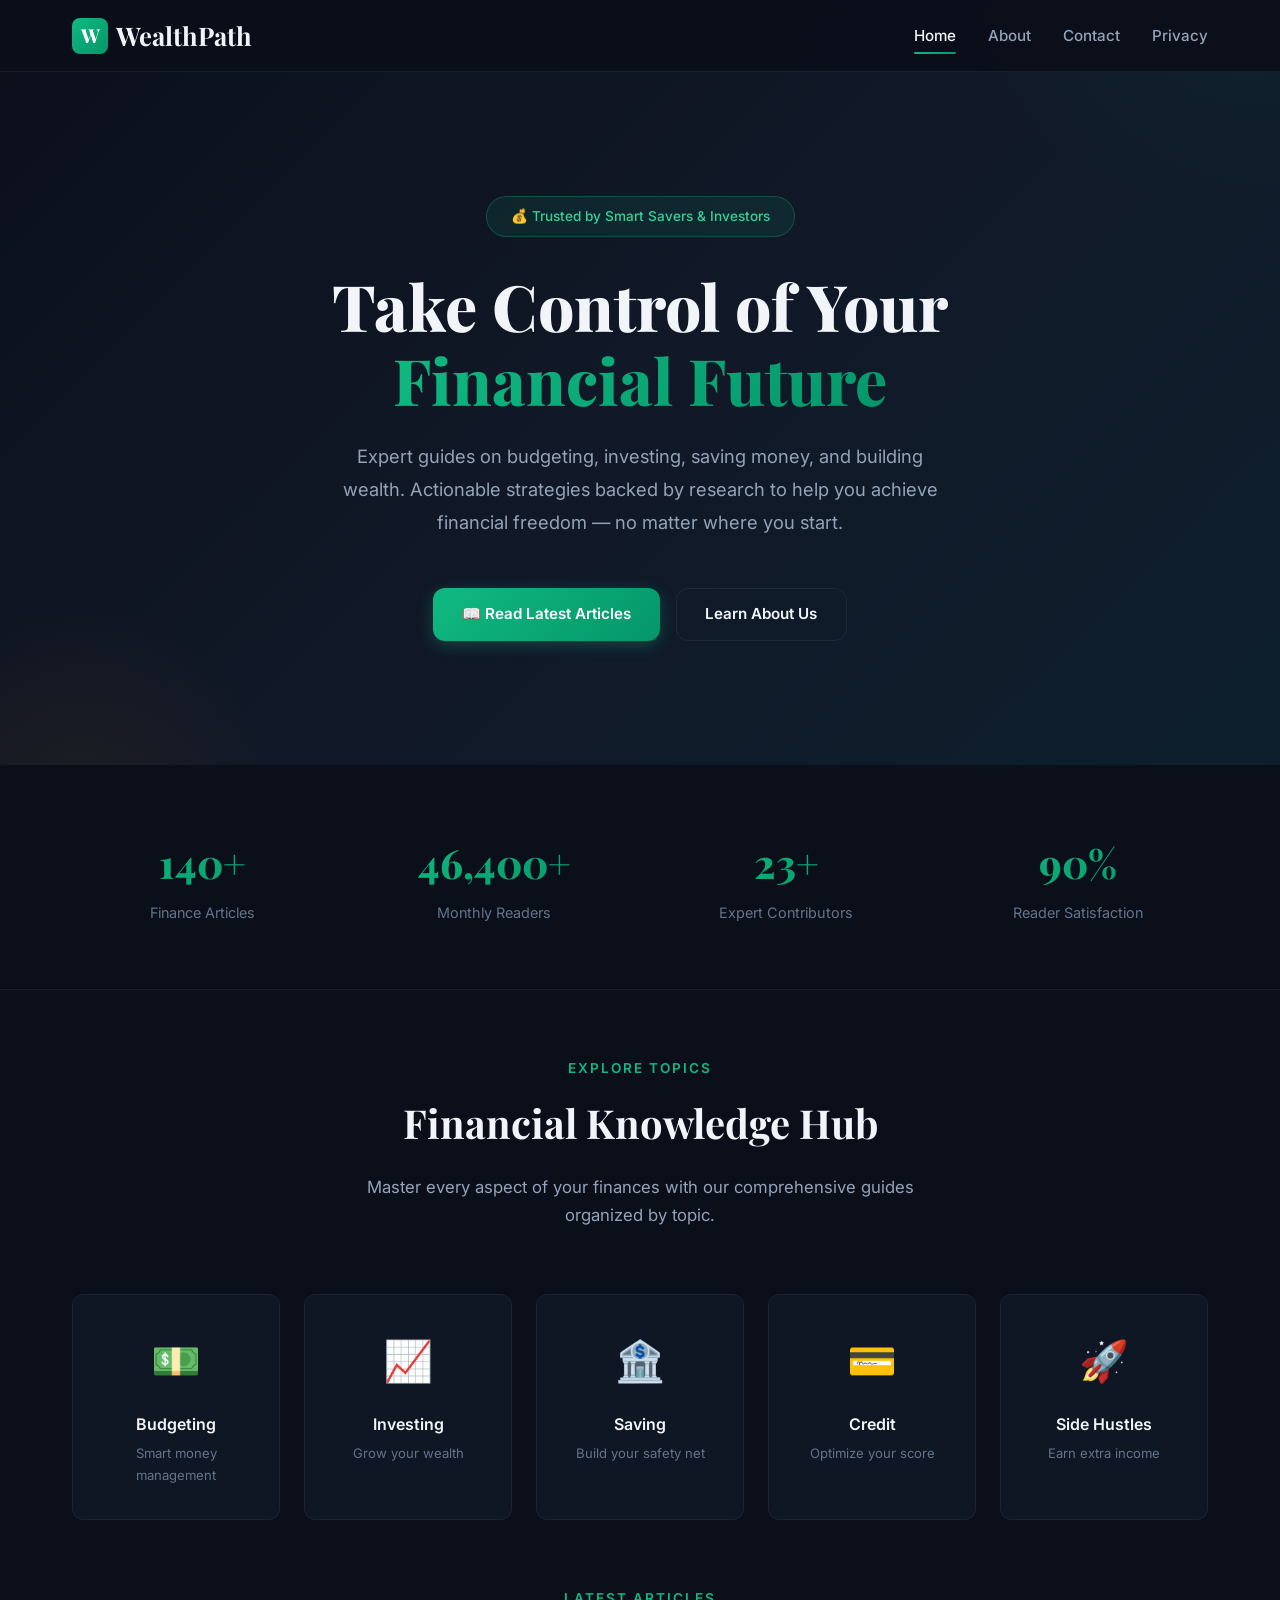
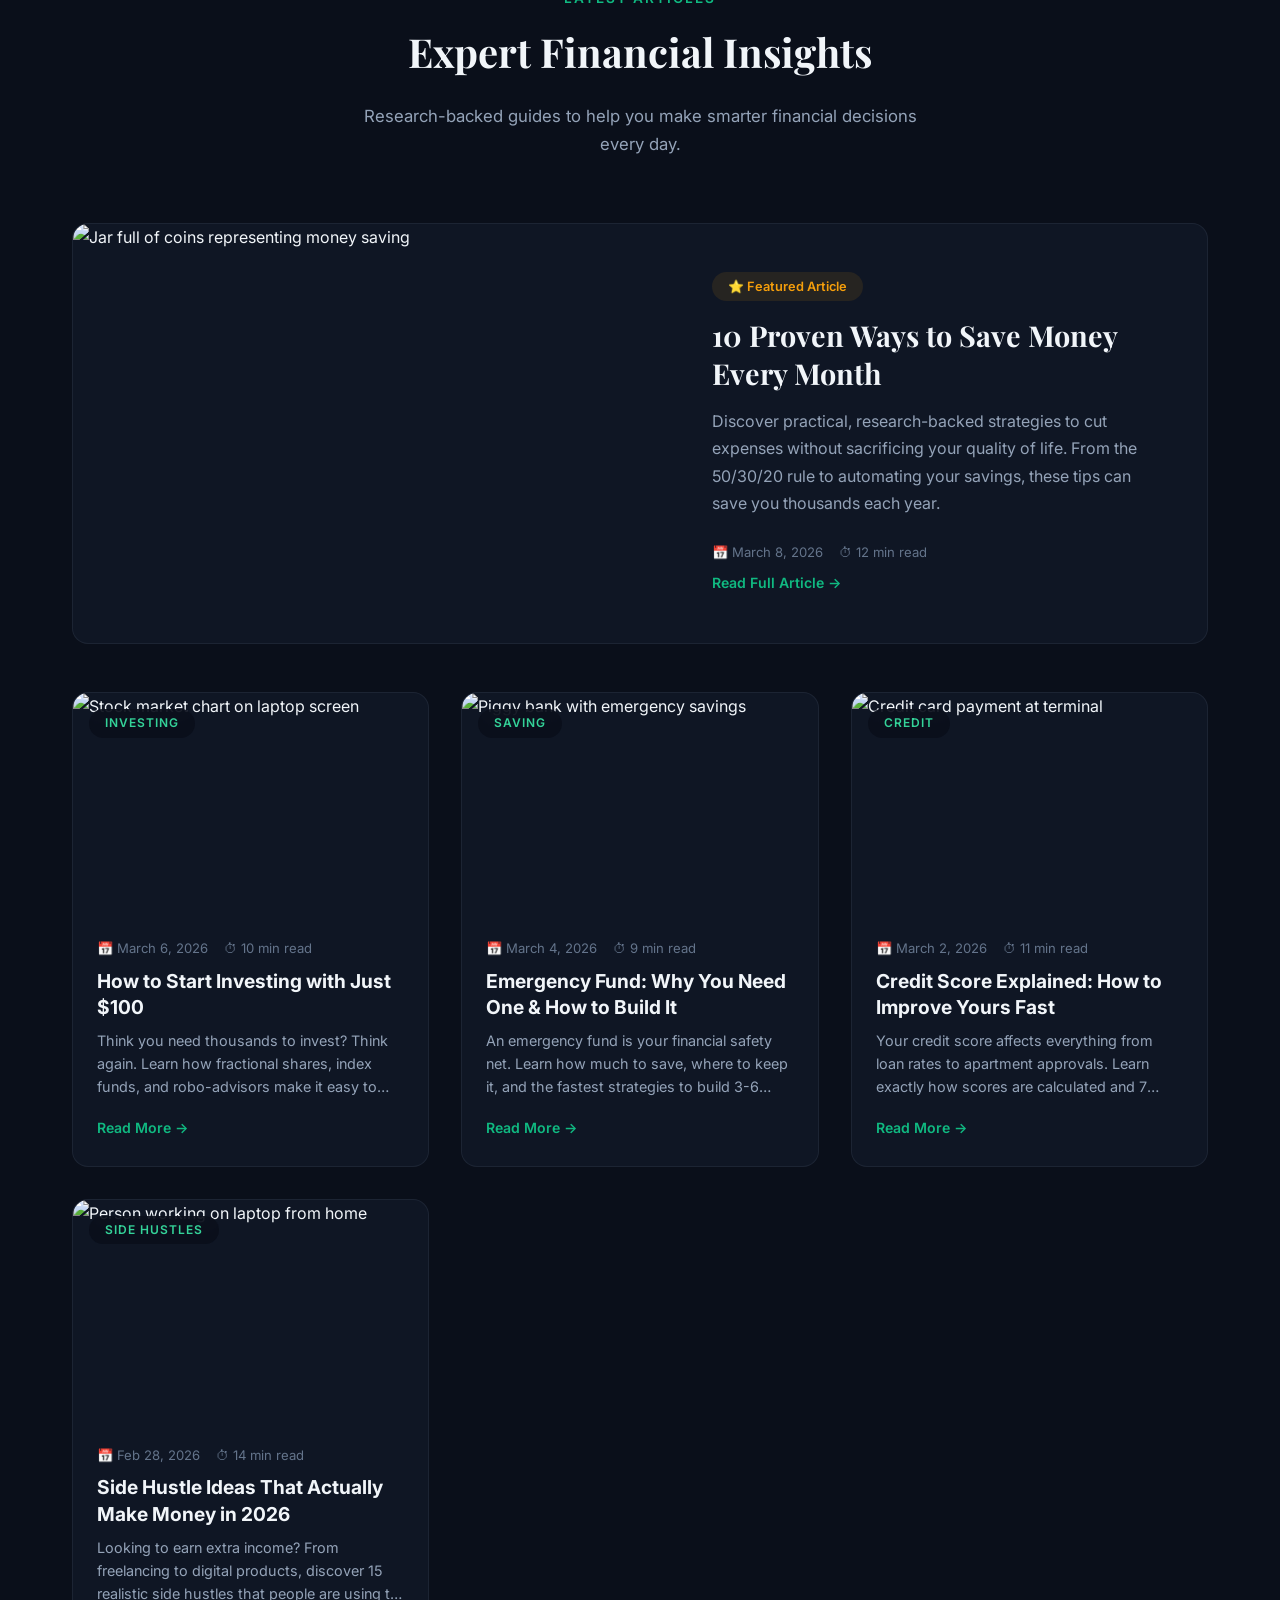
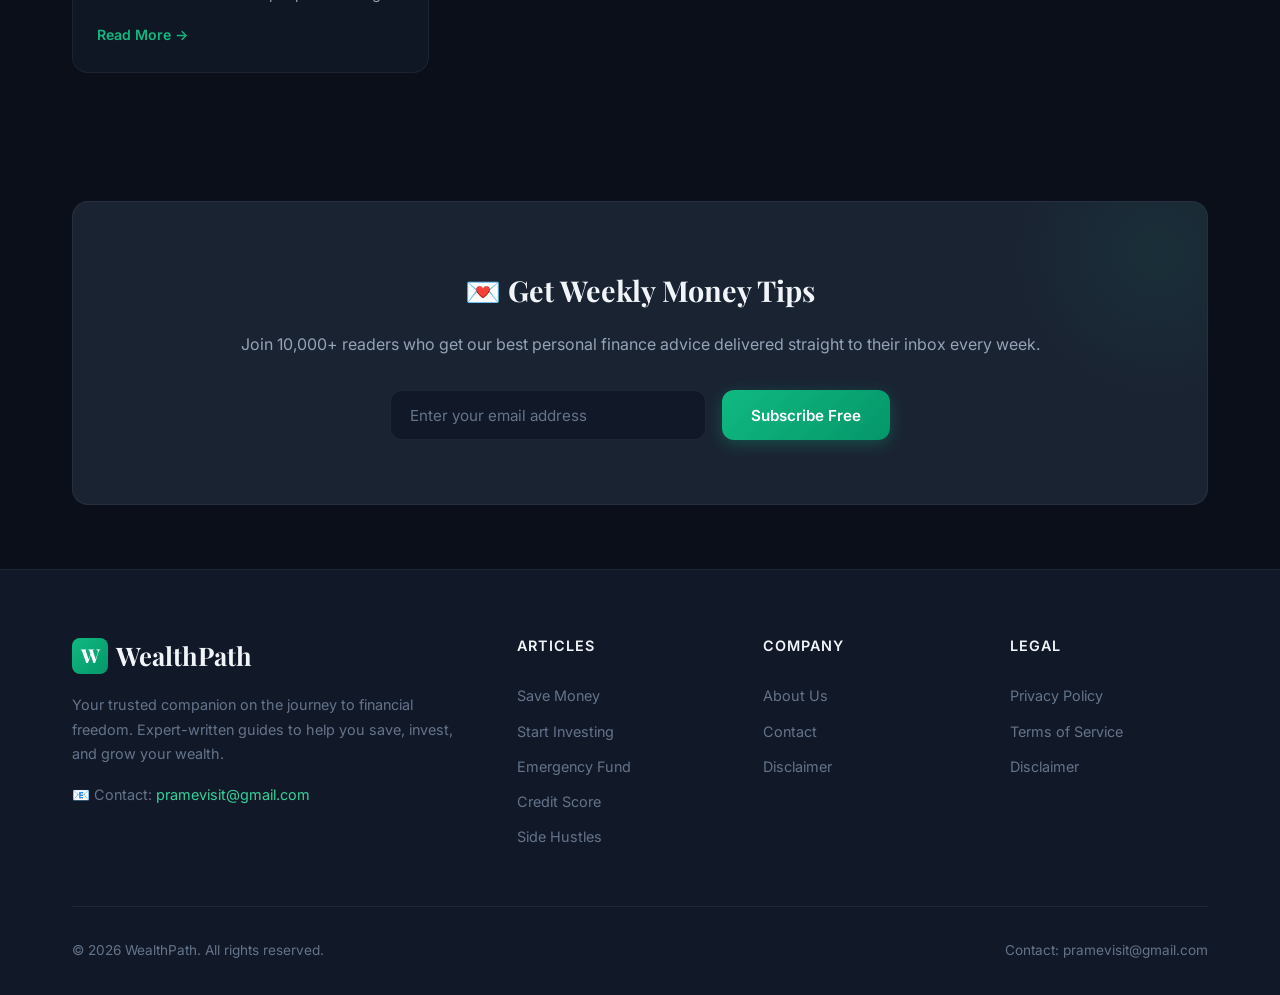
==== commit 0c840dc2: "Add files via upload" ====
--- a/index.html
+++ b/index.html
@@ -1,18 +1,22 @@
 <!DOCTYPE html>
 <html lang="en">
+
 <head>
   <meta charset="UTF-8">
   <meta name="viewport" content="width=device-width, initial-scale=1.0">
   <title>WealthPath — Your Guide to Financial Freedom | Personal Finance Blog</title>
-  <meta name="description" content="WealthPath helps you master personal finance with expert guides on budgeting, investing, saving money, building credit, and growing your income. Start your journey to financial freedom today.">
-  <meta name="keywords" content="personal finance, save money, investing, budgeting, credit score, side hustle, financial freedom, money tips">
+  <meta name="description"
+    content="WealthPath helps you master personal finance with expert guides on budgeting, investing, saving money, building credit, and growing your income. Start your journey to financial freedom today.">
+  <meta name="keywords"
+    content="personal finance, save money, investing, budgeting, credit score, side hustle, financial freedom, money tips">
   <meta name="author" content="WealthPath Team">
   <meta name="robots" content="index, follow">
   <link rel="canonical" href="https://wealthpath.com/">
 
   <!-- Open Graph -->
   <meta property="og:title" content="WealthPath — Your Guide to Financial Freedom">
-  <meta property="og:description" content="Expert personal finance guides on budgeting, investing, saving, and building wealth. Free resources to achieve financial freedom.">
+  <meta property="og:description"
+    content="Expert personal finance guides on budgeting, investing, saving, and building wealth. Free resources to achieve financial freedom.">
   <meta property="og:type" content="website">
   <meta property="og:url" content="https://wealthpath.com/">
   <meta property="og:site_name" content="WealthPath">
@@ -20,9 +24,13 @@
   <!-- Twitter -->
   <meta name="twitter:card" content="summary_large_image">
   <meta name="twitter:title" content="WealthPath — Your Guide to Financial Freedom">
-  <meta name="twitter:description" content="Expert personal finance guides on budgeting, investing, saving, and building wealth.">
+  <meta name="twitter:description"
+    content="Expert personal finance guides on budgeting, investing, saving, and building wealth.">
 
   <link rel="stylesheet" href="style.css">
+
+  <script async src="https://pagead2.googlesyndication.com/pagead/js/adsbygoogle.js?client=ca-pub-6546957481428602"
+    crossorigin="anonymous"></script>
 
   <!-- JSON-LD Structured Data -->
   <script type="application/ld+json">
@@ -44,6 +52,7 @@
   }
   </script>
 </head>
+
 <body>
 
   <!-- Header -->
@@ -75,7 +84,8 @@
           💰 Trusted by Smart Savers & Investors
         </div>
         <h1>Take Control of Your <span class="highlight">Financial Future</span></h1>
-        <p>Expert guides on budgeting, investing, saving money, and building wealth. Actionable strategies backed by research to help you achieve financial freedom — no matter where you start.</p>
+        <p>Expert guides on budgeting, investing, saving money, and building wealth. Actionable strategies backed by
+          research to help you achieve financial freedom — no matter where you start.</p>
         <div class="hero-cta">
           <a href="#articles" class="btn btn-primary">📖 Read Latest Articles</a>
           <a href="about.html" class="btn btn-secondary">Learn About Us</a>
@@ -85,7 +95,8 @@
   </section>
 
   <!-- Stats Section -->
-  <section class="section" style="padding-top: 2rem; padding-bottom: 2rem; border-bottom: 1px solid var(--border-color);">
+  <section class="section"
+    style="padding-top: 2rem; padding-bottom: 2rem; border-bottom: 1px solid var(--border-color);">
     <div class="container">
       <div class="stats-grid">
         <div class="stat-item fade-in">
@@ -159,12 +170,14 @@
       <a href="save-money-every-month.html" style="text-decoration:none; color:inherit;">
         <div class="featured-article fade-in">
           <div class="featured-image">
-            <img src="https://images.unsplash.com/photo-1579621970563-ebec7560ff3e?w=800&h=500&fit=crop" alt="Jar full of coins representing money saving" loading="lazy">
+            <img src="https://images.unsplash.com/photo-1579621970563-ebec7560ff3e?w=800&h=500&fit=crop"
+              alt="Jar full of coins representing money saving" loading="lazy">
           </div>
           <div class="featured-content">
             <div class="featured-badge">⭐ Featured Article</div>
             <h2>10 Proven Ways to Save Money Every Month</h2>
-            <p>Discover practical, research-backed strategies to cut expenses without sacrificing your quality of life. From the 50/30/20 rule to automating your savings, these tips can save you thousands each year.</p>
+            <p>Discover practical, research-backed strategies to cut expenses without sacrificing your quality of life.
+              From the 50/30/20 rule to automating your savings, these tips can save you thousands each year.</p>
             <div class="card-meta">
               <span>📅 March 8, 2026</span>
               <span>⏱ 12 min read</span>
@@ -180,7 +193,8 @@
         <a href="start-investing-100-dollars.html" style="text-decoration:none; color:inherit;">
           <article class="article-card fade-in">
             <div class="card-image">
-              <img src="https://images.unsplash.com/photo-1611974789855-9c2a0a7236a3?w=600&h=400&fit=crop" alt="Stock market chart on laptop screen" loading="lazy">
+              <img src="https://images.unsplash.com/photo-1611974789855-9c2a0a7236a3?w=600&h=400&fit=crop"
+                alt="Stock market chart on laptop screen" loading="lazy">
               <span class="card-category">Investing</span>
             </div>
             <div class="card-content">
@@ -189,7 +203,8 @@
                 <span>⏱ 10 min read</span>
               </div>
               <h3>How to Start Investing with Just $100</h3>
-              <p>Think you need thousands to invest? Think again. Learn how fractional shares, index funds, and robo-advisors make it easy to start building wealth with just $100.</p>
+              <p>Think you need thousands to invest? Think again. Learn how fractional shares, index funds, and
+                robo-advisors make it easy to start building wealth with just $100.</p>
               <span class="card-link">Read More →</span>
             </div>
           </article>
@@ -199,7 +214,8 @@
         <a href="emergency-fund-guide.html" style="text-decoration:none; color:inherit;">
           <article class="article-card fade-in">
             <div class="card-image">
-              <img src="https://images.unsplash.com/photo-1554224155-6726b3ff858f?w=600&h=400&fit=crop" alt="Piggy bank with emergency savings" loading="lazy">
+              <img src="https://images.unsplash.com/photo-1554224155-6726b3ff858f?w=600&h=400&fit=crop"
+                alt="Piggy bank with emergency savings" loading="lazy">
               <span class="card-category">Saving</span>
             </div>
             <div class="card-content">
@@ -208,7 +224,8 @@
                 <span>⏱ 9 min read</span>
               </div>
               <h3>Emergency Fund: Why You Need One & How to Build It</h3>
-              <p>An emergency fund is your financial safety net. Learn how much to save, where to keep it, and the fastest strategies to build 3-6 months of living expenses.</p>
+              <p>An emergency fund is your financial safety net. Learn how much to save, where to keep it, and the
+                fastest strategies to build 3-6 months of living expenses.</p>
               <span class="card-link">Read More →</span>
             </div>
           </article>
@@ -218,7 +235,8 @@
         <a href="improve-credit-score.html" style="text-decoration:none; color:inherit;">
           <article class="article-card fade-in">
             <div class="card-image">
-              <img src="https://images.unsplash.com/photo-1556742049-0cfed4f6a45d?w=600&h=400&fit=crop" alt="Credit card payment at terminal" loading="lazy">
+              <img src="https://images.unsplash.com/photo-1556742049-0cfed4f6a45d?w=600&h=400&fit=crop"
+                alt="Credit card payment at terminal" loading="lazy">
               <span class="card-category">Credit</span>
             </div>
             <div class="card-content">
@@ -227,7 +245,8 @@
                 <span>⏱ 11 min read</span>
               </div>
               <h3>Credit Score Explained: How to Improve Yours Fast</h3>
-              <p>Your credit score affects everything from loan rates to apartment approvals. Learn exactly how scores are calculated and 7 proven strategies to boost yours quickly.</p>
+              <p>Your credit score affects everything from loan rates to apartment approvals. Learn exactly how scores
+                are calculated and 7 proven strategies to boost yours quickly.</p>
               <span class="card-link">Read More →</span>
             </div>
           </article>
@@ -237,7 +256,8 @@
         <a href="side-hustle-ideas-2026.html" style="text-decoration:none; color:inherit;">
           <article class="article-card fade-in">
             <div class="card-image">
-              <img src="https://images.unsplash.com/photo-1460925895917-afdab827c52f?w=600&h=400&fit=crop" alt="Person working on laptop from home" loading="lazy">
+              <img src="https://images.unsplash.com/photo-1460925895917-afdab827c52f?w=600&h=400&fit=crop"
+                alt="Person working on laptop from home" loading="lazy">
               <span class="card-category">Side Hustles</span>
             </div>
             <div class="card-content">
@@ -246,7 +266,8 @@
                 <span>⏱ 14 min read</span>
               </div>
               <h3>Side Hustle Ideas That Actually Make Money in 2026</h3>
-              <p>Looking to earn extra income? From freelancing to digital products, discover 15 realistic side hustles that people are using to earn $500-$5,000+ per month.</p>
+              <p>Looking to earn extra income? From freelancing to digital products, discover 15 realistic side hustles
+                that people are using to earn $500-$5,000+ per month.</p>
               <span class="card-link">Read More →</span>
             </div>
           </article>
@@ -260,9 +281,11 @@
     <div class="container">
       <div class="newsletter fade-in">
         <h2>💌 Get Weekly Money Tips</h2>
-        <p>Join 10,000+ readers who get our best personal finance advice delivered straight to their inbox every week.</p>
+        <p>Join 10,000+ readers who get our best personal finance advice delivered straight to their inbox every week.
+        </p>
         <form class="newsletter-form" id="newsletter-form">
-          <input type="email" placeholder="Enter your email address" required aria-label="Email address for newsletter signup">
+          <input type="email" placeholder="Enter your email address" required
+            aria-label="Email address for newsletter signup">
           <button type="submit" class="btn btn-primary">Subscribe Free</button>
         </form>
       </div>
@@ -278,7 +301,8 @@
             <span class="logo-icon">W</span>
             WealthPath
           </a>
-          <p>Your trusted companion on the journey to financial freedom. Expert-written guides to help you save, invest, and grow your wealth.</p>
+          <p>Your trusted companion on the journey to financial freedom. Expert-written guides to help you save, invest,
+            and grow your wealth.</p>
           <p>📧 Contact: <a href="mailto:pramevisit@gmail.com">pramevisit@gmail.com</a></p>
         </div>
         <div class="footer-column">
@@ -317,4 +341,5 @@
 
   <script src="script.js"></script>
 </body>
-</html>
+
+</html>
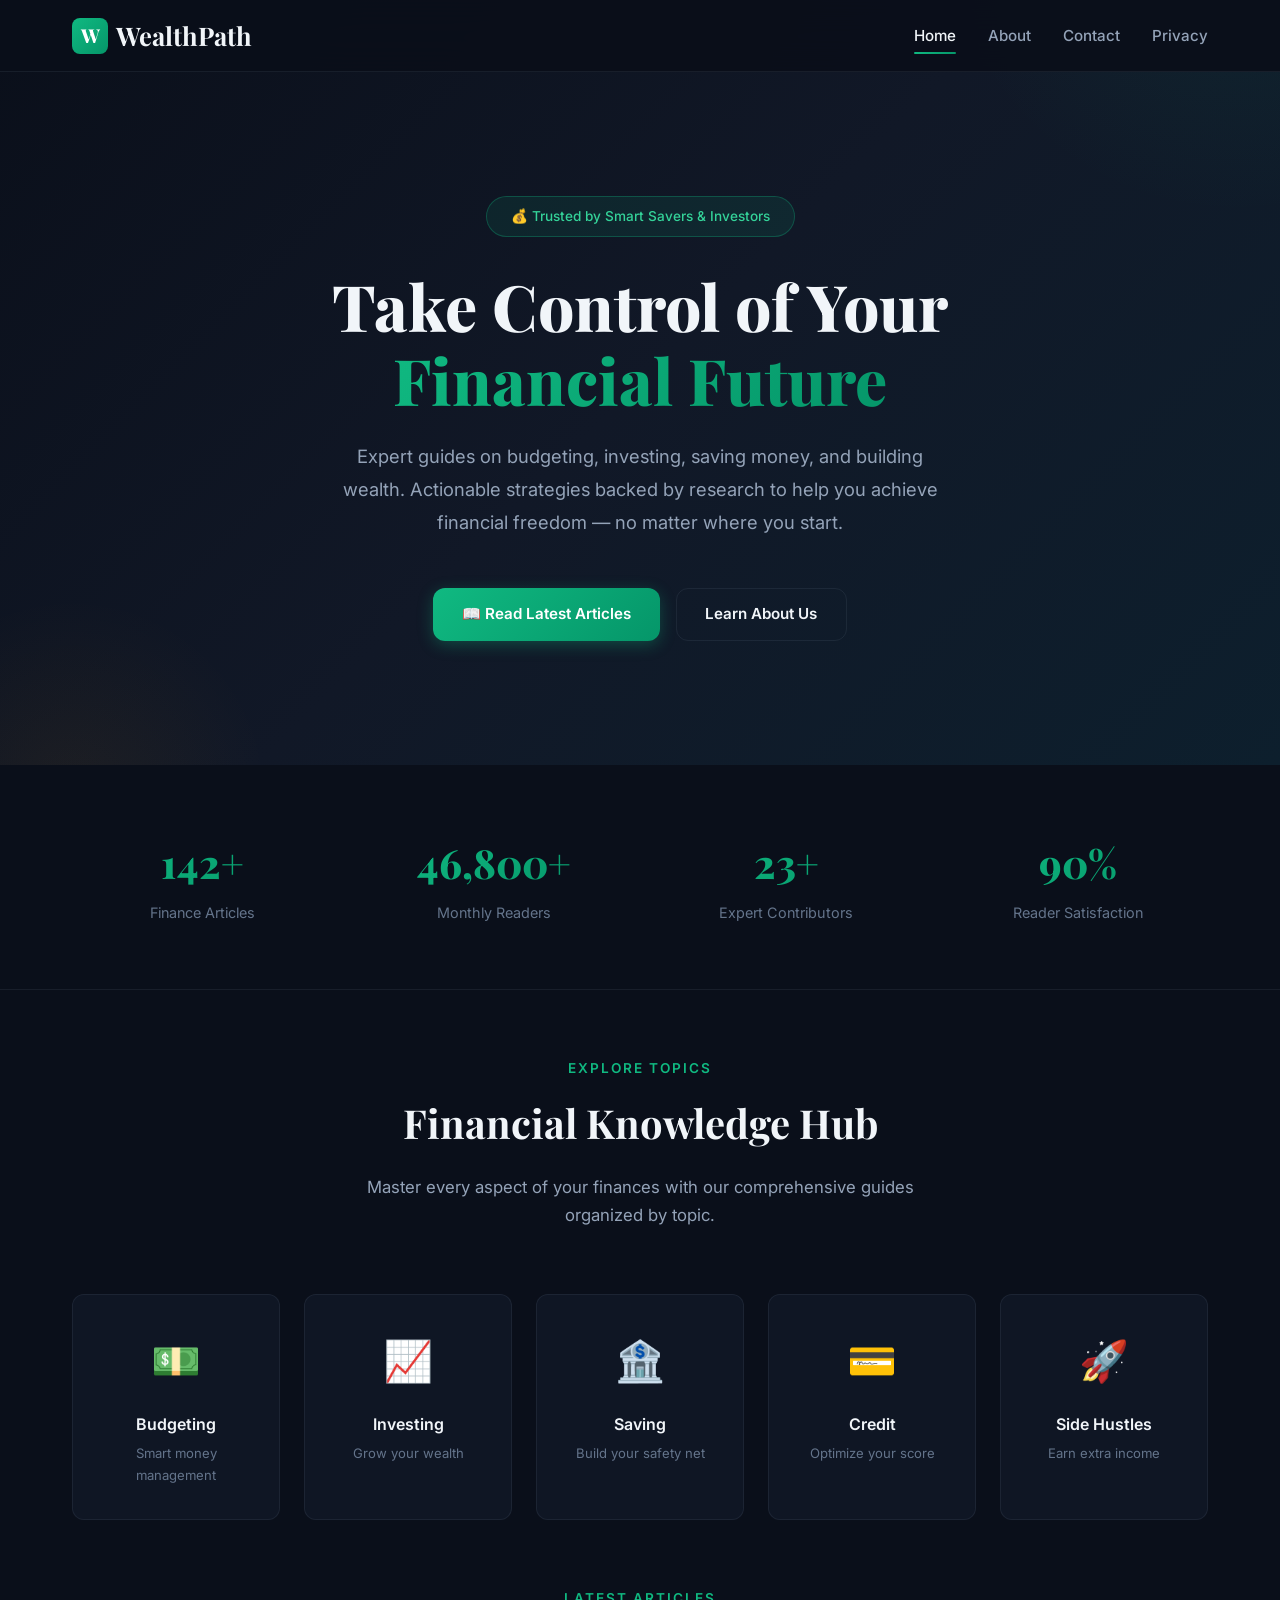
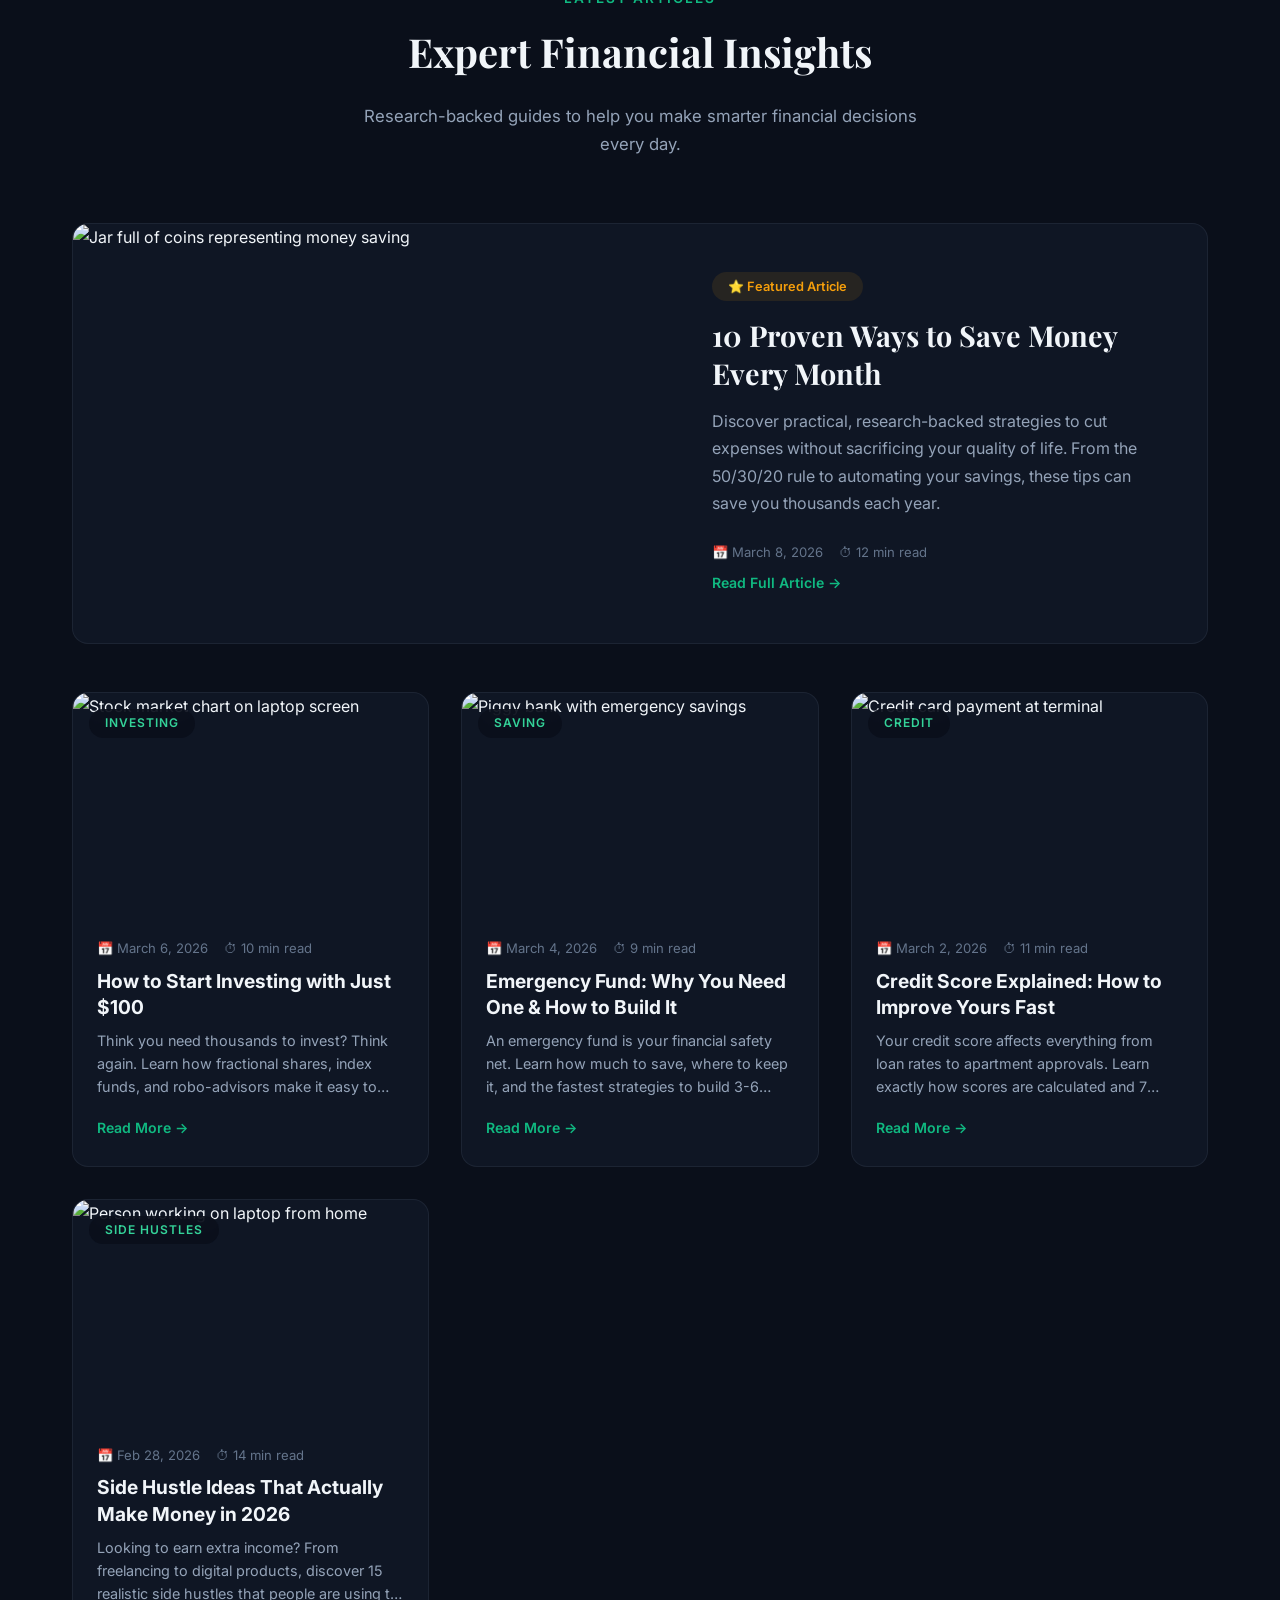
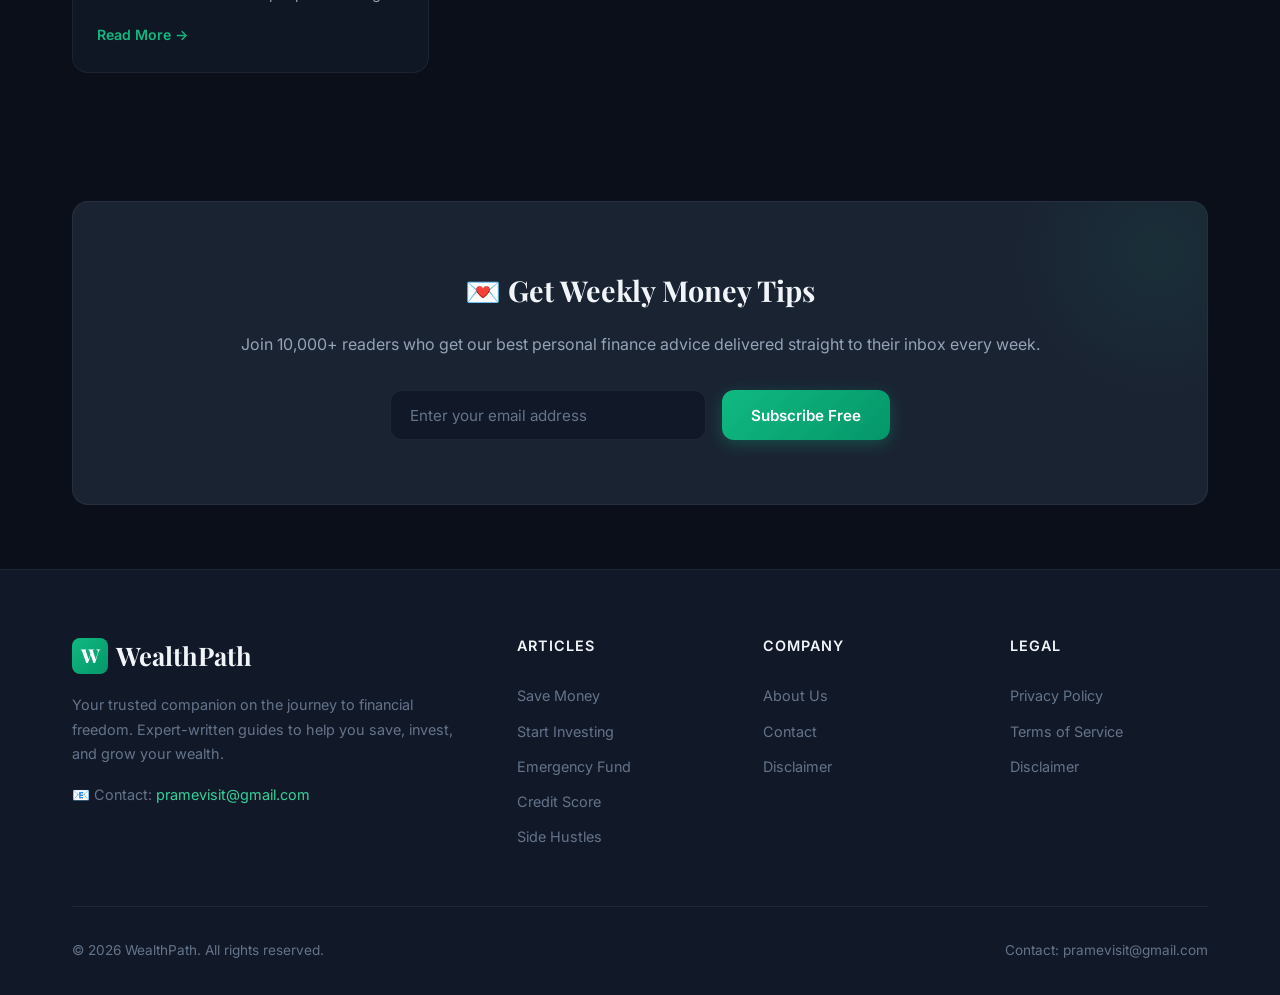
==== commit 93d82ccb: "Add files via upload" ====
--- a/index.html
+++ b/index.html
@@ -4,6 +4,7 @@
 <head>
   <meta charset="UTF-8">
   <meta name="viewport" content="width=device-width, initial-scale=1.0">
+  <meta name="google-site-verification" content="SlWyN3oz9Paq2HHYGo31rOFZ1ajq1xb7T689OpySdWM" />
   <title>WealthPath — Your Guide to Financial Freedom | Personal Finance Blog</title>
   <meta name="description"
     content="WealthPath helps you master personal finance with expert guides on budgeting, investing, saving money, building credit, and growing your income. Start your journey to financial freedom today.">
